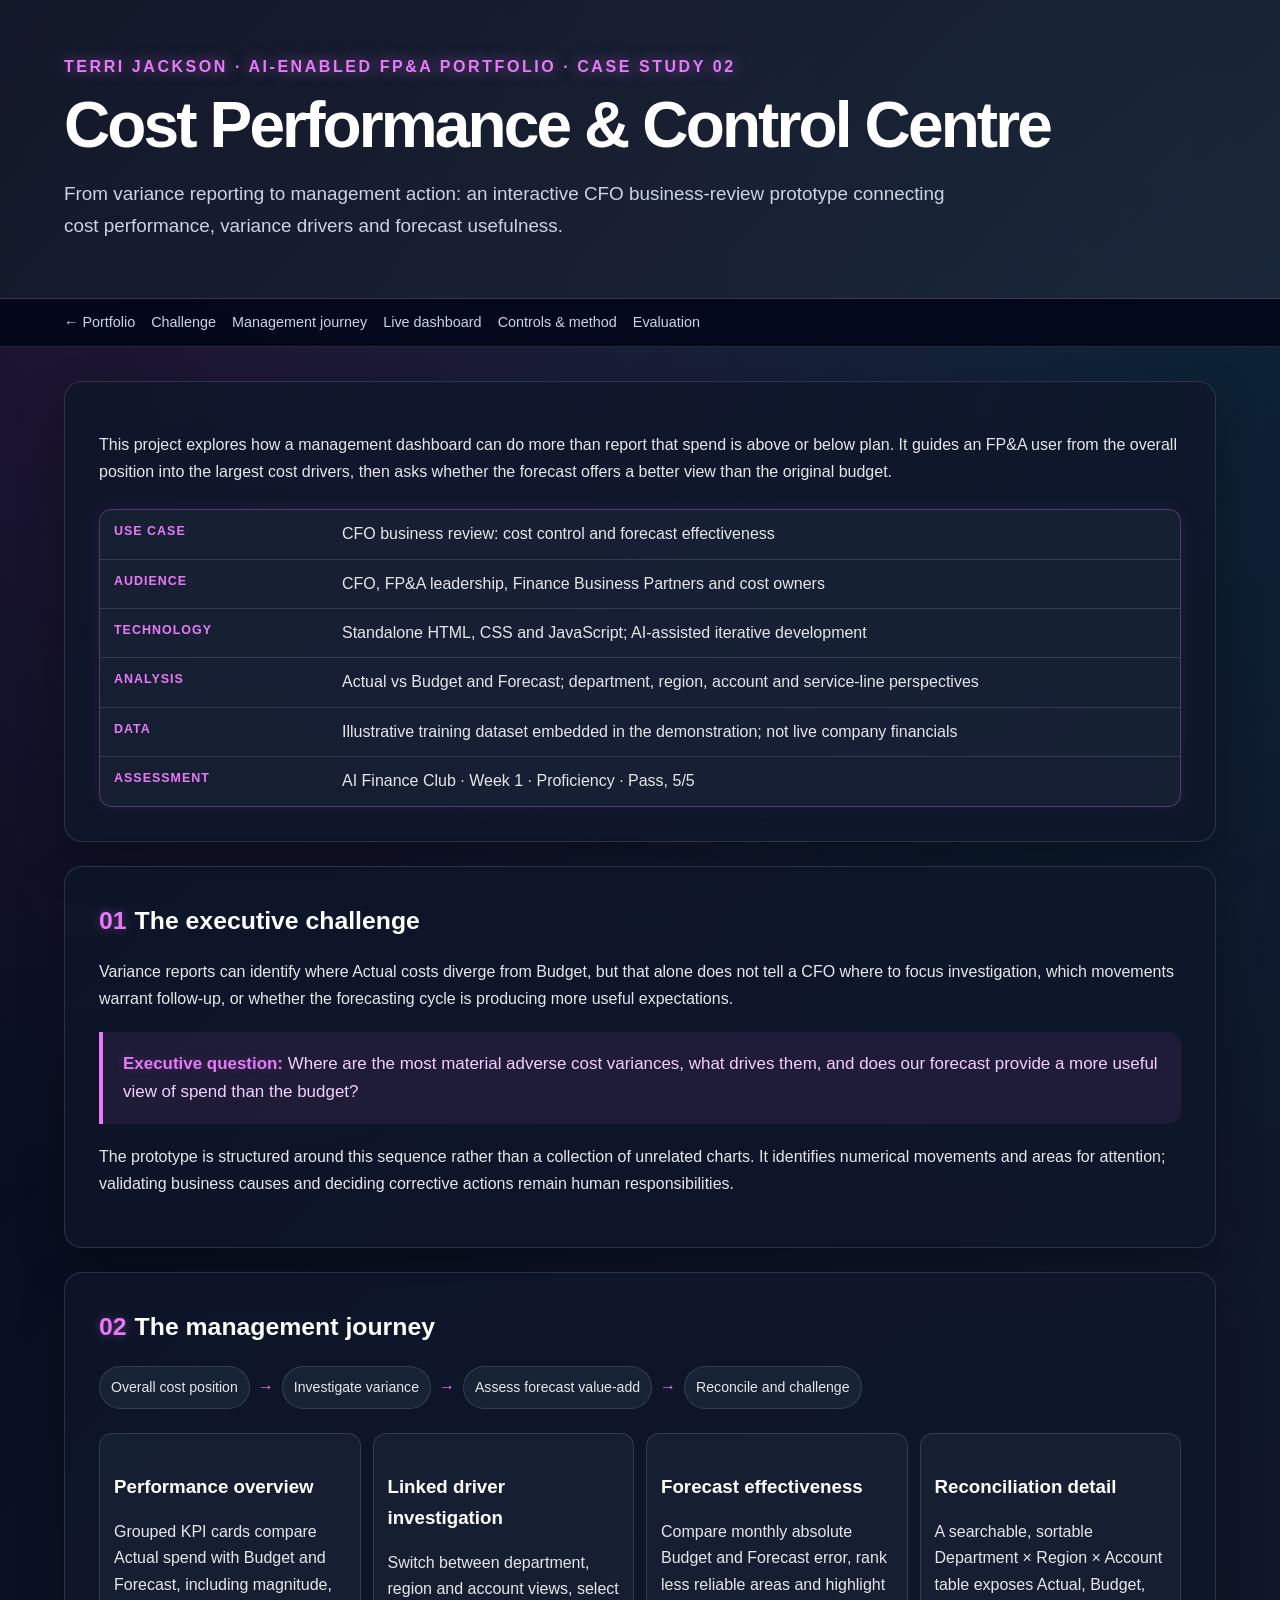
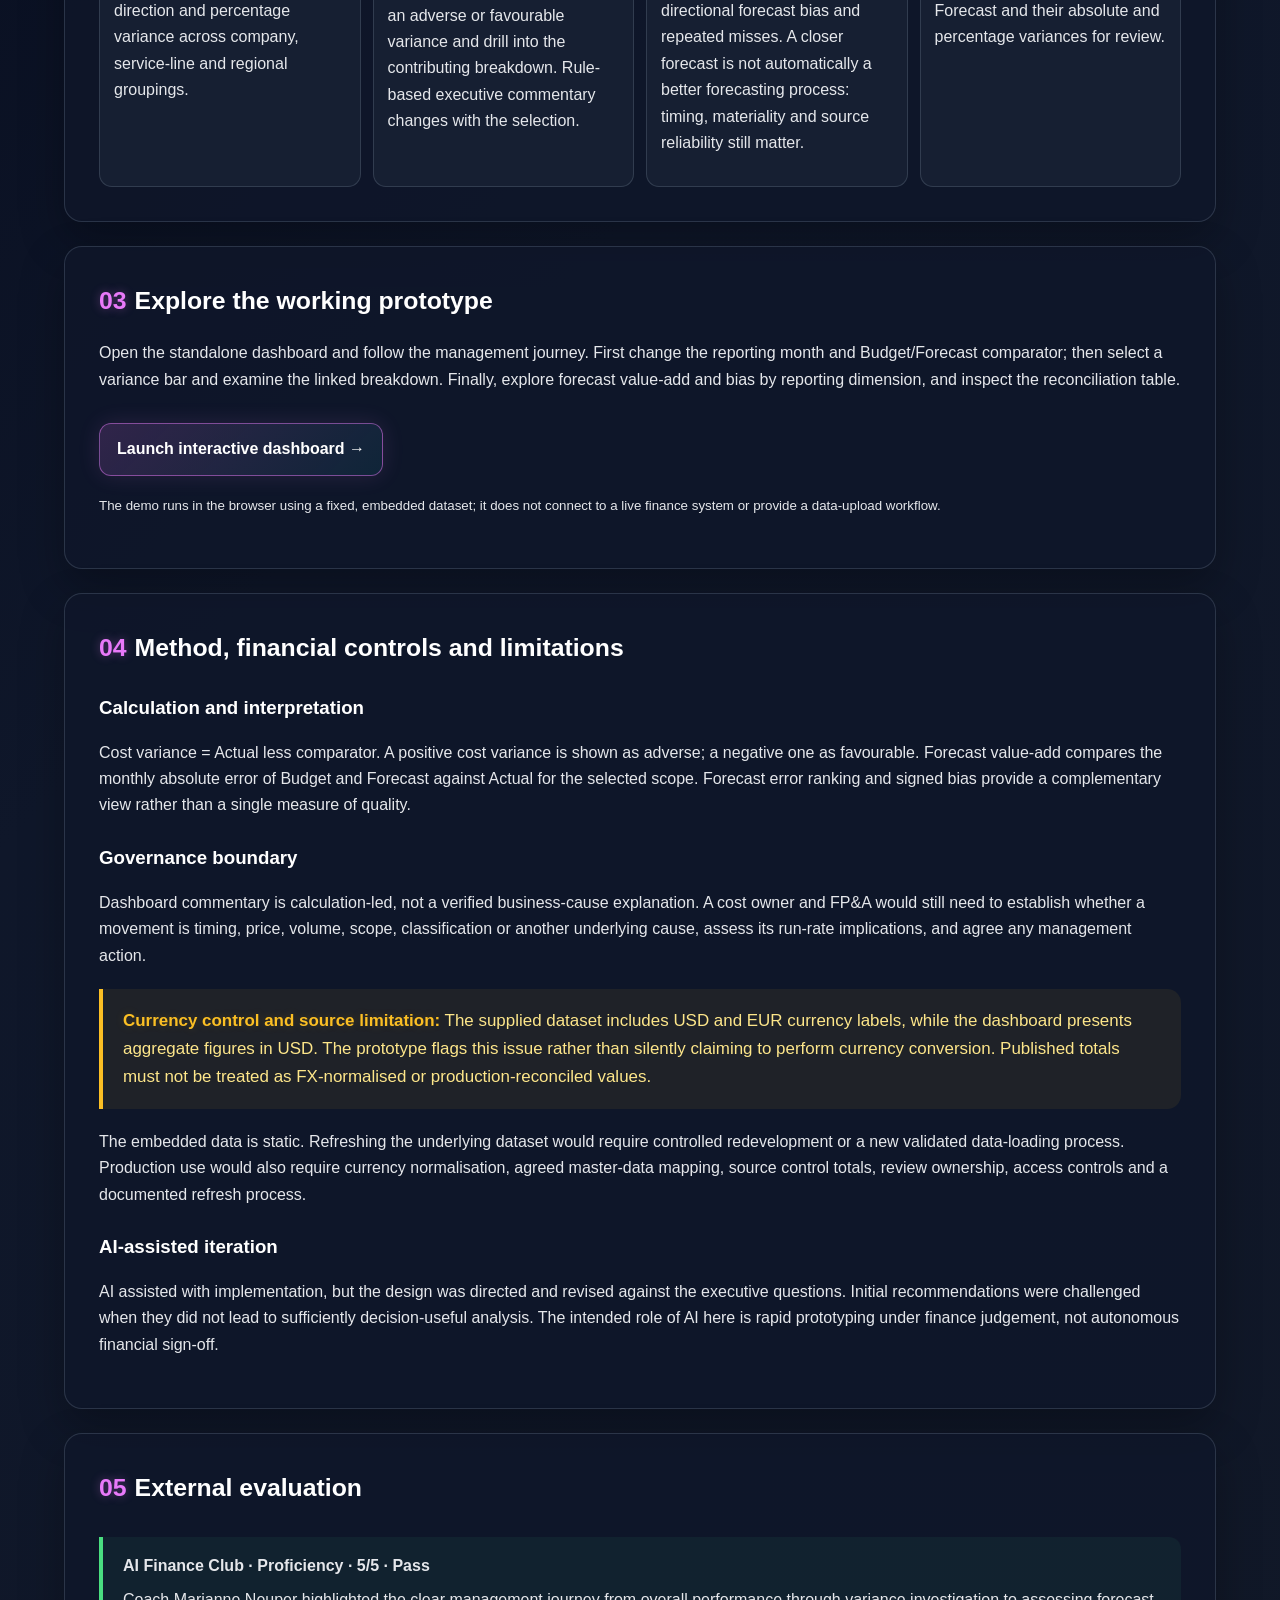
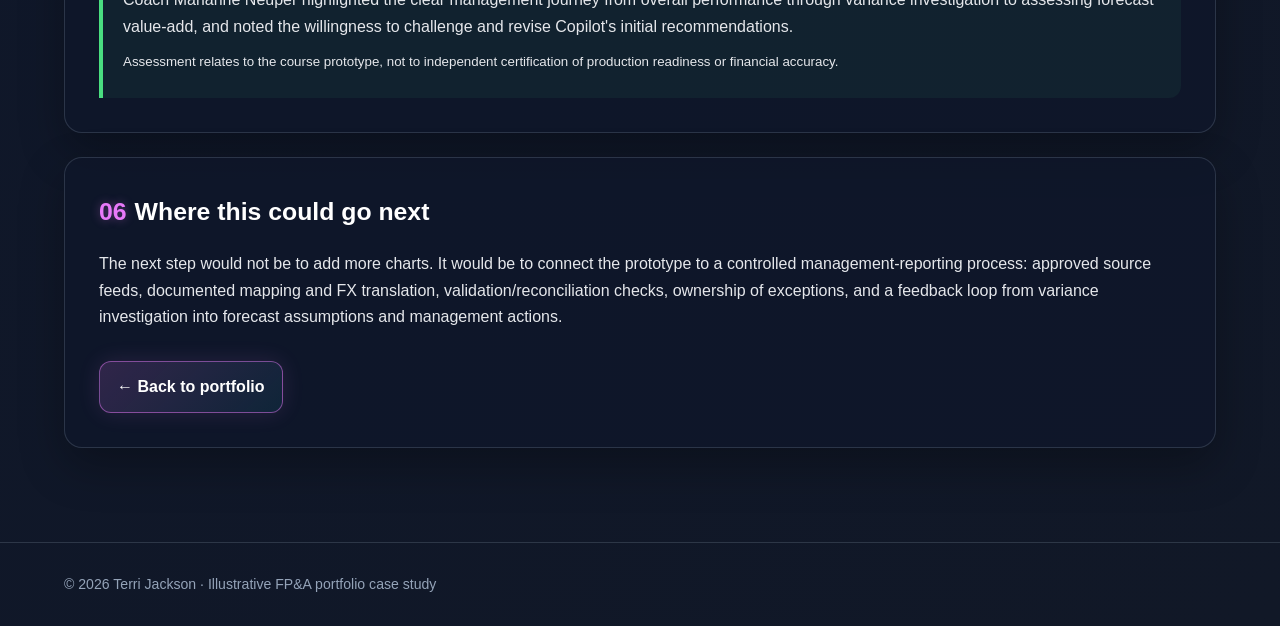
==== cost-performance-case-study.html @ e0af7588 "Add CFO cost performance and forecast governance case study" ====
<!doctype html>
<html lang="en"><head><meta charset="utf-8"><meta name="viewport" content="width=device-width,initial-scale=1">
<title>Cost Performance &amp; Control Centre | Terri Jackson</title>
<meta name="description" content="A CFO-oriented FP&A portfolio case study connecting cost variances, driver analysis, forecast value-add and management oversight.">
<link rel="stylesheet" href="case-study.css"></head><body>
<header class="hero"><div class="wrap"><p class="eyebrow">Terri Jackson · AI-enabled FP&amp;A Portfolio · Case Study 02</p>
<h1>Cost Performance &amp; Control Centre</h1>
<p class="lead">From variance reporting to management action: an interactive CFO business-review prototype connecting cost performance, variance drivers and forecast usefulness.</p></div></header>
<nav><div class="wrap"><a href="index.html">← Portfolio</a><a href="#problem">Challenge</a><a href="#journey">Management journey</a><a href="#demo">Live dashboard</a><a href="#method">Controls &amp; method</a><a href="#assessment">Evaluation</a></div></nav>
<main><div class="wrap">
<section class="section"><p>This project explores how a management dashboard can do more than report that spend is above or below plan. It guides an FP&amp;A user from the overall position into the largest cost drivers, then asks whether the forecast offers a better view than the original budget.</p>
<div class="meta"><div><b>Use case</b>CFO business review: cost control and forecast effectiveness</div><div><b>Audience</b>CFO, FP&amp;A leadership, Finance Business Partners and cost owners</div><div><b>Technology</b>Standalone HTML, CSS and JavaScript; AI-assisted iterative development</div><div><b>Analysis</b>Actual vs Budget and Forecast; department, region, account and service-line perspectives</div><div><b>Data</b>Illustrative training dataset embedded in the demonstration; not live company financials</div><div><b>Assessment</b>AI Finance Club · Week 1 · Proficiency · Pass, 5/5</div></div></section>
<section class="section" id="problem"><h2><span class="num">01</span>The executive challenge</h2>
<p>Variance reports can identify where Actual costs diverge from Budget, but that alone does not tell a CFO where to focus investigation, which movements warrant follow-up, or whether the forecasting cycle is producing more useful expectations.</p>
<div class="callout"><b>Executive question:</b> Where are the most material adverse cost variances, what drives them, and does our forecast provide a more useful view of spend than the budget?</div>
<p>The prototype is structured around this sequence rather than a collection of unrelated charts. It identifies numerical movements and areas for attention; validating business causes and deciding corrective actions remain human responsibilities.</p></section>
<section class="section" id="journey"><h2><span class="num">02</span>The management journey</h2>
<div class="flow"><span class="step">Overall cost position</span><span class="arrow">→</span><span class="step">Investigate variance</span><span class="arrow">→</span><span class="step">Assess forecast value-add</span><span class="arrow">→</span><span class="step">Reconcile and challenge</span></div>
<div class="cards"><div class="mini"><h3>Performance overview</h3><p>Grouped KPI cards compare Actual spend with Budget and Forecast, including magnitude, direction and percentage variance across company, service-line and regional groupings.</p></div>
<div class="mini"><h3>Linked driver investigation</h3><p>Switch between department, region and account views, select an adverse or favourable variance and drill into the contributing breakdown. Rule-based executive commentary changes with the selection.</p></div>
<div class="mini"><h3>Forecast effectiveness</h3><p>Compare monthly absolute Budget and Forecast error, rank less reliable areas and highlight directional forecast bias and repeated misses. A closer forecast is not automatically a better forecasting process: timing, materiality and source reliability still matter.</p></div>
<div class="mini"><h3>Reconciliation detail</h3><p>A searchable, sortable Department × Region × Account table exposes Actual, Budget, Forecast and their absolute and percentage variances for review.</p></div></div></section>
<section class="section" id="demo"><h2><span class="num">03</span>Explore the working prototype</h2>
<p>Open the standalone dashboard and follow the management journey. First change the reporting month and Budget/Forecast comparator; then select a variance bar and examine the linked breakdown. Finally, explore forecast value-add and bias by reporting dimension, and inspect the reconciliation table.</p>
<a class="button" href="cost-performance-control-centre.html">Launch interactive dashboard →</a>
<p><small>The demo runs in the browser using a fixed, embedded dataset; it does not connect to a live finance system or provide a data-upload workflow.</small></p></section>
<section class="section" id="method"><h2><span class="num">04</span>Method, financial controls and limitations</h2>
<h3>Calculation and interpretation</h3><p>Cost variance = Actual less comparator. A positive cost variance is shown as adverse; a negative one as favourable. Forecast value-add compares the monthly absolute error of Budget and Forecast against Actual for the selected scope. Forecast error ranking and signed bias provide a complementary view rather than a single measure of quality.</p>
<h3>Governance boundary</h3><p>Dashboard commentary is calculation-led, not a verified business-cause explanation. A cost owner and FP&amp;A would still need to establish whether a movement is timing, price, volume, scope, classification or another underlying cause, assess its run-rate implications, and agree any management action.</p>
<div class="callout control"><b>Currency control and source limitation:</b> The supplied dataset includes USD and EUR currency labels, while the dashboard presents aggregate figures in USD. The prototype flags this issue rather than silently claiming to perform currency conversion. Published totals must not be treated as FX-normalised or production-reconciled values.</div>
<p>The embedded data is static. Refreshing the underlying dataset would require controlled redevelopment or a new validated data-loading process. Production use would also require currency normalisation, agreed master-data mapping, source control totals, review ownership, access controls and a documented refresh process.</p>
<h3>AI-assisted iteration</h3><p>AI assisted with implementation, but the design was directed and revised against the executive questions. Initial recommendations were challenged when they did not lead to sufficiently decision-useful analysis. The intended role of AI here is rapid prototyping under finance judgement, not autonomous financial sign-off.</p></section>
<section class="section" id="assessment"><h2><span class="num">05</span>External evaluation</h2>
<div class="assessment"><p><b>AI Finance Club · Proficiency · 5/5 · Pass</b></p><p>Coach Marianne Neuper highlighted the clear management journey from overall performance through variance investigation to assessing forecast value-add, and noted the willingness to challenge and revise Copilot's initial recommendations.</p><p><small>Assessment relates to the course prototype, not to independent certification of production readiness or financial accuracy.</small></p></div></section>
<section class="section"><h2><span class="num">06</span>Where this could go next</h2>
<p>The next step would not be to add more charts. It would be to connect the prototype to a controlled management-reporting process: approved source feeds, documented mapping and FX translation, validation/reconciliation checks, ownership of exceptions, and a feedback loop from variance investigation into forecast assumptions and management actions.</p>
<a class="button" href="index.html">← Back to portfolio</a></section>
</div></main><footer><div class="wrap">© 2026 Terri Jackson · Illustrative FP&amp;A portfolio case study</div></footer>
<script data-goatcounter="https://terrijackson.goatcounter.com/count" async src="//gc.zgo.at/count.js"></script></body></html>
---- case-study.css ----
:root{--bg:#020617;--panel:rgba(15,23,42,.82);--panel2:rgba(30,41,59,.55);--text:#e5e7eb;--muted:#aebbd0;--pink:#e879f9;--pink-soft:#f5d0fe;--cyan:#22d3ee;--line:rgba(148,163,184,.22);--amber:#fbbf24;--amber-soft:#fde68a}*{box-sizing:border-box}html{scroll-behavior:smooth}body{margin:0;font-family:Arial,Helvetica,sans-serif;background:radial-gradient(circle at 8% 0%,rgba(232,121,249,.15),transparent 30%),radial-gradient(circle at 92% 4%,rgba(34,211,238,.10),transparent 28%),linear-gradient(135deg,#020617,#0f172a 48%,#111827);color:var(--text);line-height:1.65}.wrap{width:min(1180px,90%);margin:auto}.hero{padding:54px 0 38px;border-bottom:1px solid rgba(232,121,249,.22);background:linear-gradient(135deg,rgba(17,24,39,.90),rgba(30,41,59,.72))}.eyebrow{text-transform:uppercase;letter-spacing:.16em;color:var(--pink);font-weight:800;text-shadow:0 0 14px rgba(232,121,249,.55);margin:0 0 12px}.hero h1{font-size:clamp(2.15rem,5vw,4rem);line-height:1.05;letter-spacing:-.045em;margin:.1em 0;color:#fff}.lead{font-size:1.18rem;color:#cbd5e1;max-width:900px}nav{position:sticky;top:0;z-index:5;background:rgba(2,6,23,.88);backdrop-filter:blur(12px);border-bottom:1px solid var(--line)}nav .wrap{display:flex;gap:16px;align-items:center;padding:12px 0;overflow:auto}nav a{text-decoration:none;color:#cbd5e1;white-space:nowrap;font-size:.9rem}nav a:hover{color:var(--pink)}main{padding:34px 0 70px}.section{background:var(--panel);border:1px solid var(--line);border-radius:18px;padding:clamp(20px,4vw,34px);margin:0 0 24px;box-shadow:0 18px 45px rgba(0,0,0,.28)}.section:hover{border-color:rgba(232,121,249,.35)}h2{color:#fff;font-size:1.55rem;margin:0 0 18px}h3{color:#fff;margin:24px 0 10px}.num{color:var(--pink);text-shadow:0 0 10px rgba(232,121,249,.35);margin-right:8px}.meta{display:block;margin-top:24px;border:1px solid rgba(232,121,249,.28);border-radius:13px;overflow:hidden;background:var(--panel2);box-shadow:0 0 18px rgba(232,121,249,.08)}.meta div{display:grid;grid-template-columns:minmax(150px,210px) 1fr;gap:18px;padding:11px 14px;border-bottom:1px solid var(--line)}.meta div:last-child{border-bottom:0}.meta b,.label{display:block;color:var(--pink);font-size:.78rem;text-transform:uppercase;letter-spacing:.08em;margin:0}.cards{display:grid;grid-template-columns:repeat(auto-fit,minmax(190px,1fr));gap:12px;margin-top:24px}.mini{background:var(--panel2);border:1px solid var(--line);border-radius:13px;padding:14px}.callout{border-left:4px solid var(--pink);background:rgba(232,121,249,.07);padding:18px 20px;border-radius:0 14px 14px 0;margin:20px 0;font-size:1.06rem;color:var(--pink-soft)}.callout b{color:var(--pink);text-shadow:0 0 10px rgba(232,121,249,.22)}.control{border-left-color:var(--amber);background:rgba(251,191,36,.07);color:var(--amber-soft)}.control b{color:var(--amber);text-shadow:0 0 10px rgba(251,191,36,.18)}.button{display:inline-block;text-decoration:none;margin-top:14px;padding:12px 17px;border:1px solid rgba(232,121,249,.48);border-radius:12px;color:#fff;background:linear-gradient(135deg,rgba(232,121,249,.16),rgba(34,211,238,.08));box-shadow:0 0 22px rgba(232,121,249,.12);font-weight:700}.button:hover{transform:translateY(-1px);box-shadow:0 0 28px rgba(232,121,249,.26)}ul.clean{padding-left:1.2rem}ul.clean li::marker{color:var(--pink)}table{width:100%;border-collapse:collapse;margin:18px 0;font-size:.94rem}th,td{text-align:left;vertical-align:top;padding:12px;border-bottom:1px solid var(--line)}th{color:#fff;background:rgba(109,40,217,.35)}tr:hover td{background:rgba(255,255,255,.02)}.flow{display:flex;flex-wrap:wrap;gap:8px;align-items:center;margin:18px 0}.step{padding:9px 11px;border:1px solid var(--line);border-radius:999px;background:rgba(30,41,59,.72);font-size:.88rem}.arrow{color:var(--pink)}.pill{display:inline-block;padding:4px 9px;border:1px solid rgba(34,211,238,.32);border-radius:999px;color:#a5f3fc;font-size:.8rem}.three{display:grid;grid-template-columns:repeat(3,1fr);gap:14px}.wide{overflow-x:auto}.section:nth-of-type(6) .flow{flex-wrap:nowrap;gap:4px;overflow-x:auto;padding-bottom:4px}.section:nth-of-type(6) .step{padding:6px 8px;font-size:.72rem;white-space:nowrap}.section:nth-of-type(6) .arrow{font-size:.78rem;flex:0 0 auto}.section:nth-of-type(12) .cards{display:block;border:1px solid rgba(232,121,249,.28);border-radius:13px;overflow:hidden;background:var(--panel2);box-shadow:0 0 18px rgba(232,121,249,.08)}.section:nth-of-type(12) .cards .mini{display:grid;grid-template-columns:minmax(180px,230px) 1fr;gap:18px;border:0;border-bottom:1px solid var(--line);border-radius:0;background:transparent;padding:11px 14px}.section:nth-of-type(12) .cards .mini:last-child{border-bottom:0}.section:nth-of-type(12) .cards .label{align-self:start}footer{padding:30px 0;border-top:1px solid var(--line);color:#94a3b8;font-size:.88rem}@media(max-width:800px){.three{grid-template-columns:1fr}table{min-width:760px}.meta div,.section:nth-of-type(12) .cards .mini{grid-template-columns:1fr;gap:4px}.section:nth-of-type(6) .flow{margin-left:-4px;margin-right:-4px}}
.assessment{border-left:4px solid #4ade80;padding:16px 20px;background:rgba(74,222,128,.06);border-radius:0 12px 12px 0;margin-top:28px}
    .assessment p{margin:0 0 8px}.assessment summary{cursor:pointer;color:#a5f3fc;padding:8px 0}.assessment img{display:block;max-width:100%;height:auto;border-radius:8px;margin-top:12px}.assessment a{color:#a5f3fc}
.section[id]{scroll-margin-top:80px}
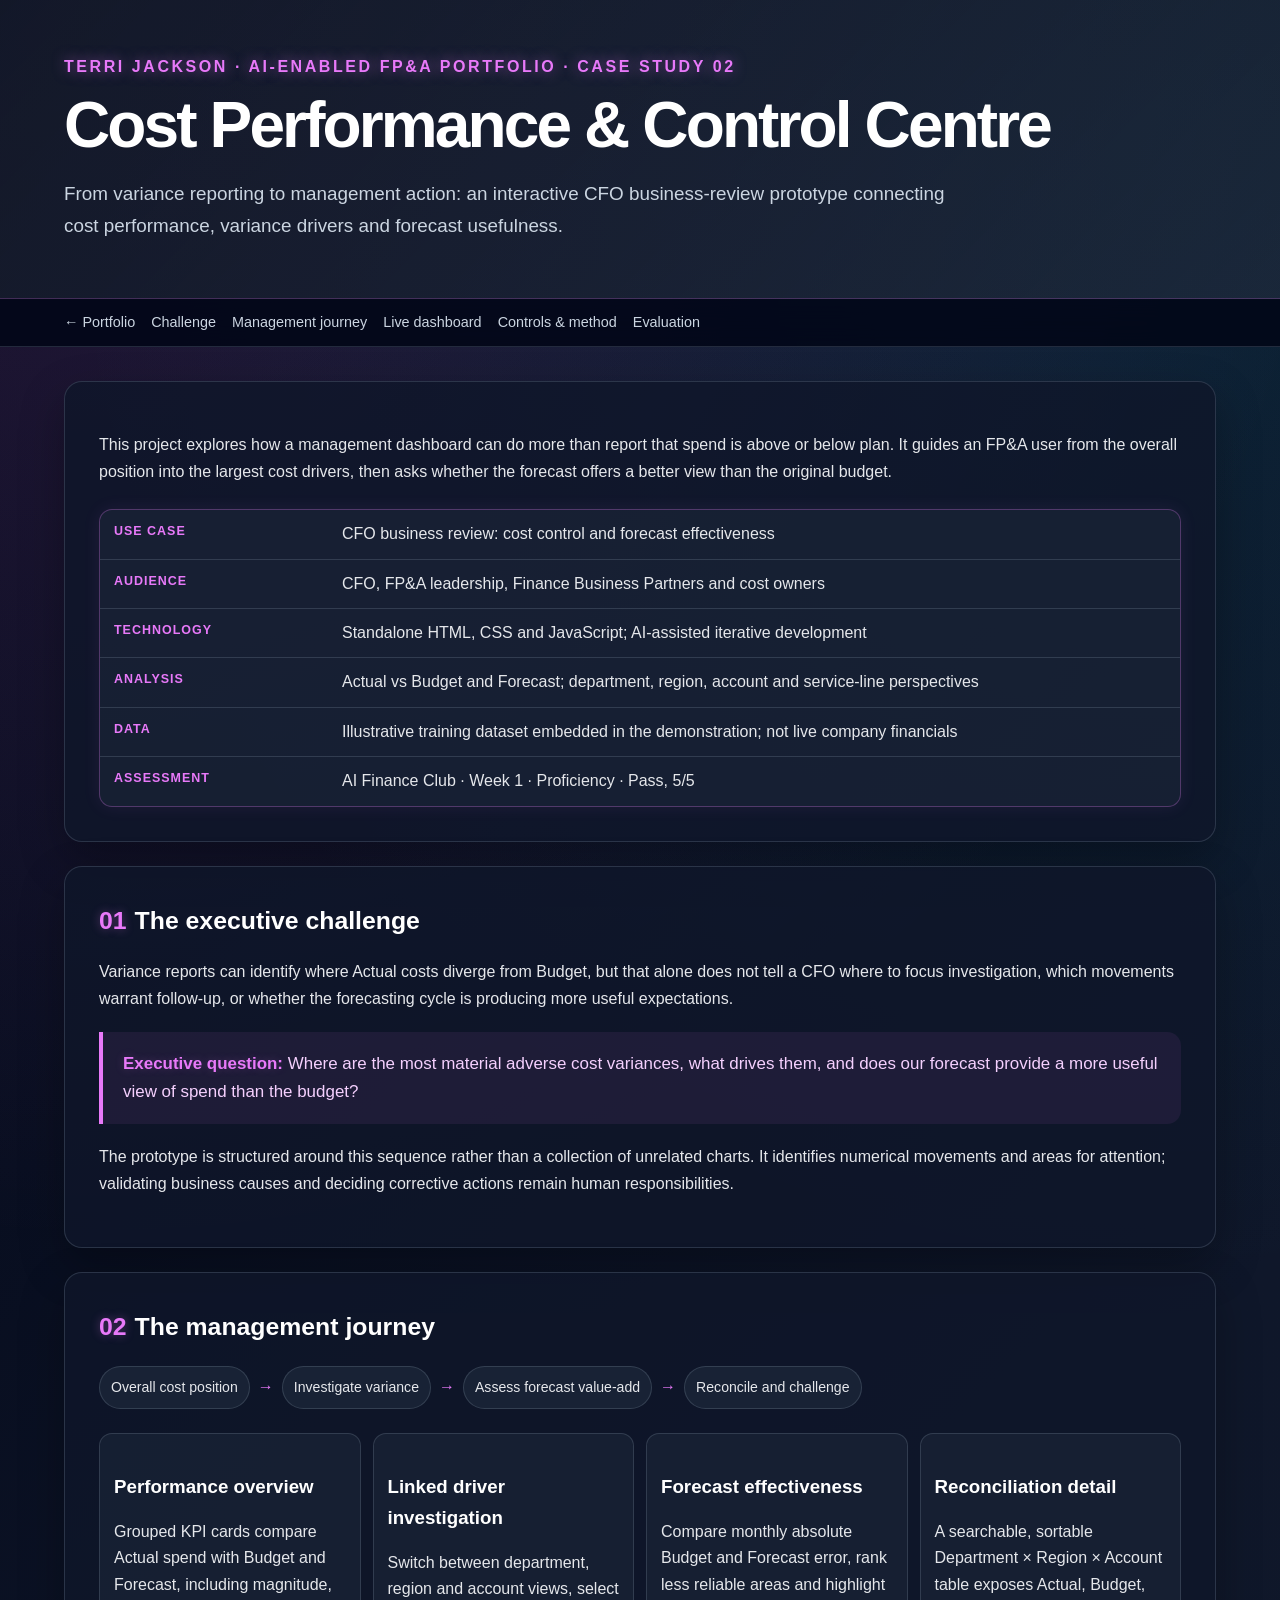
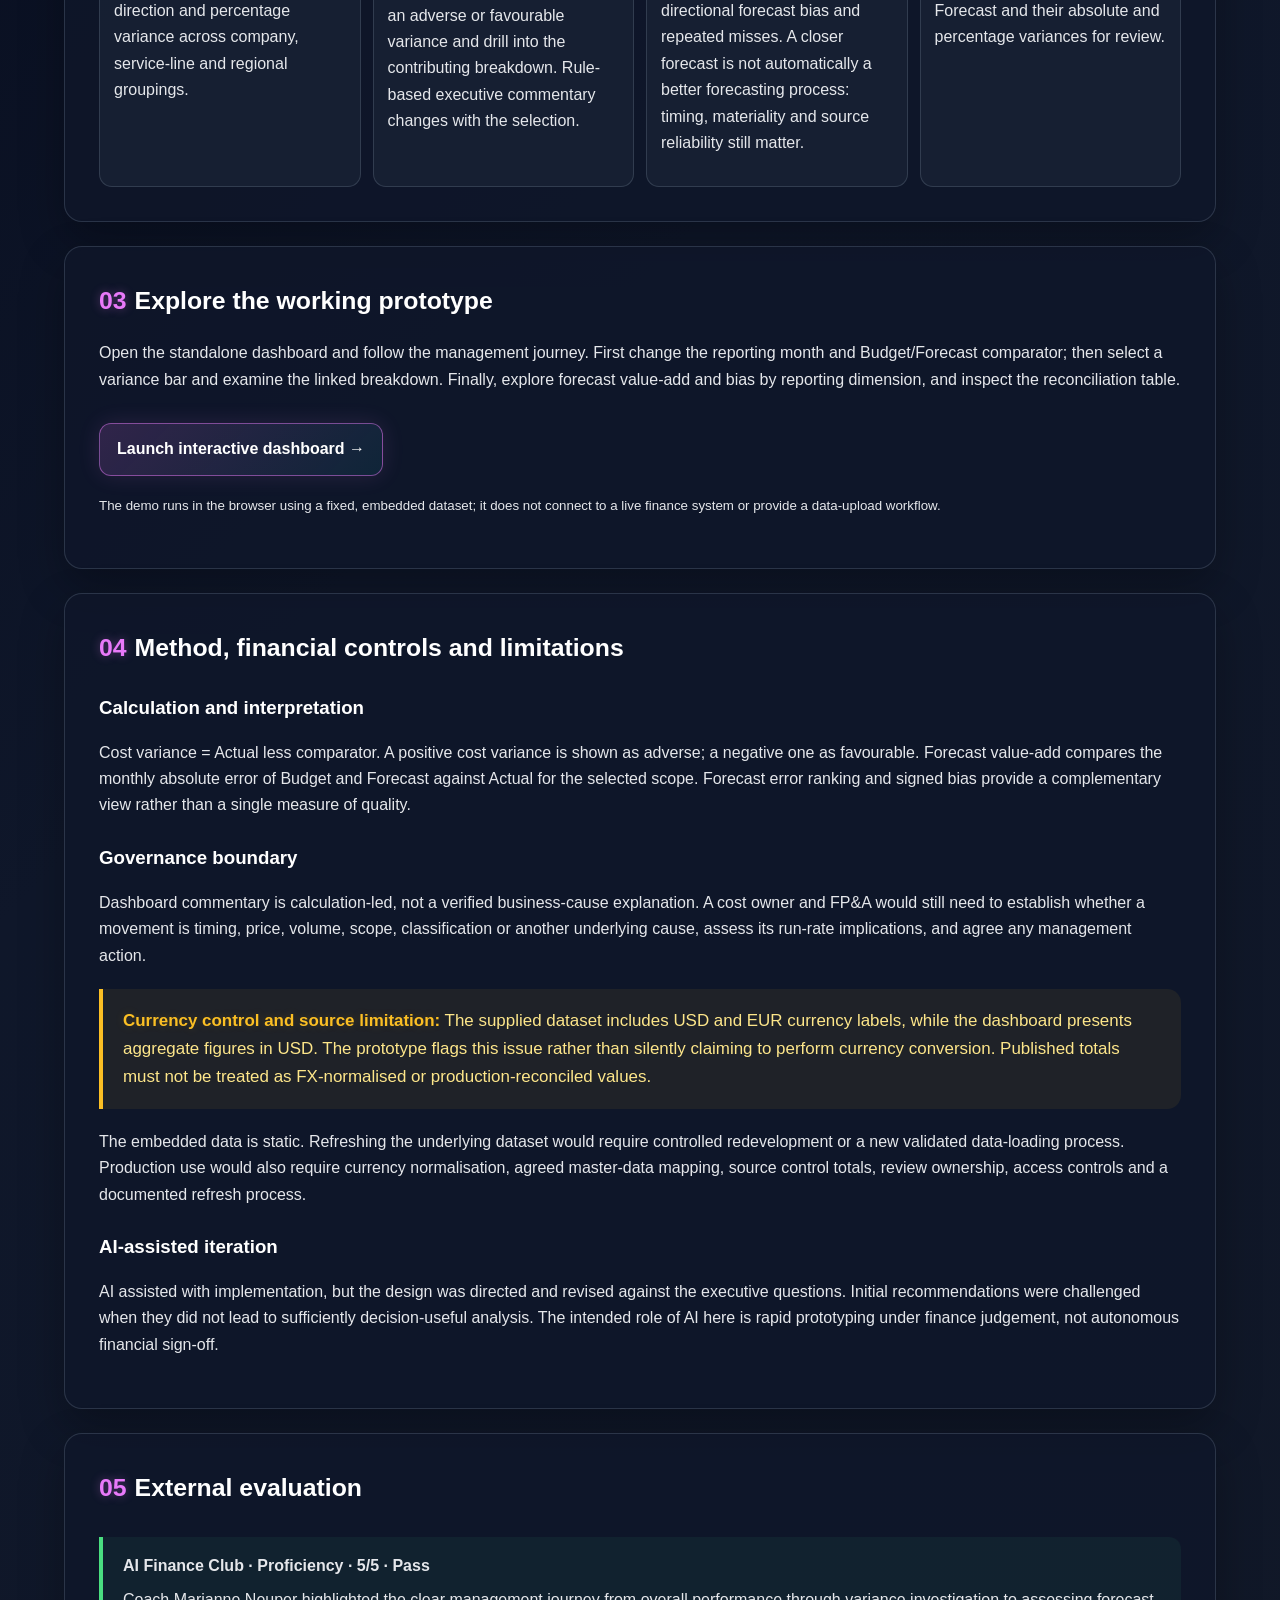
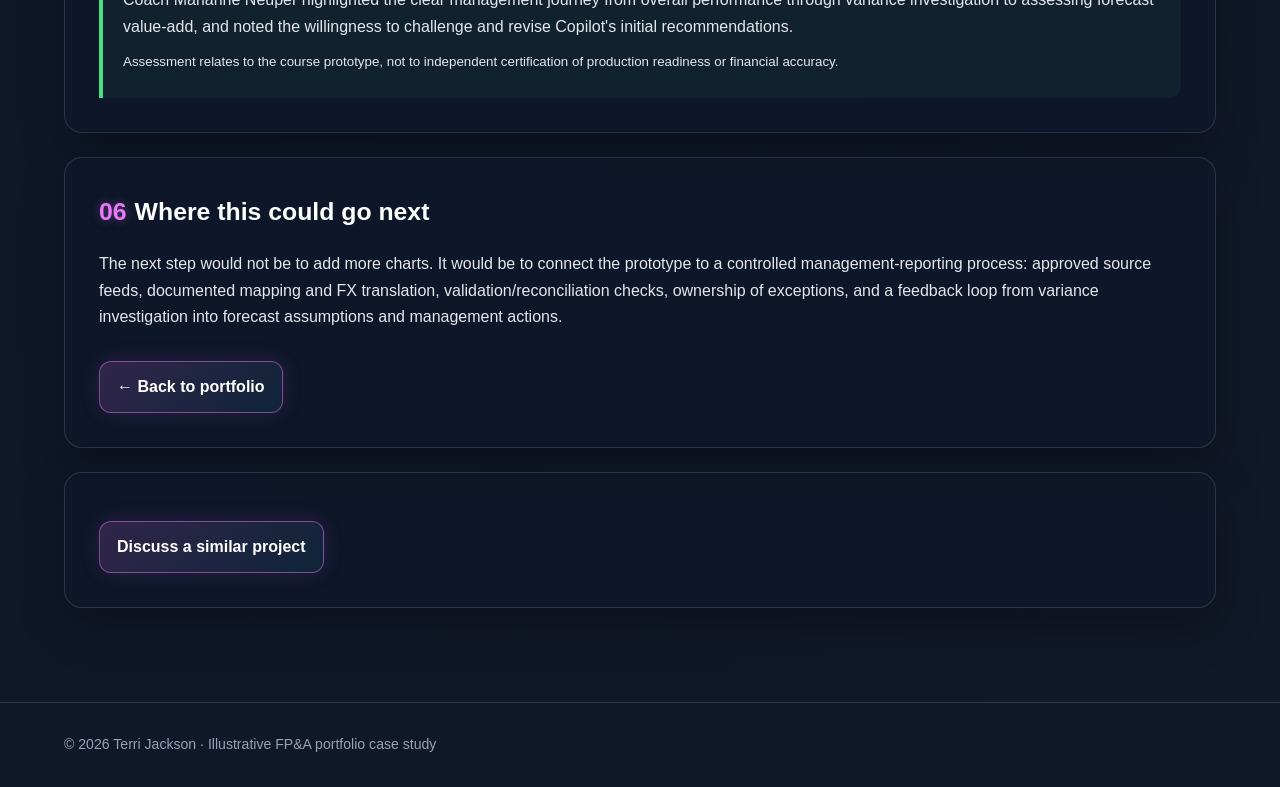
==== commit 53b6a01f: "Simplify case study invitation to LinkedIn link" ====
--- a/cost-performance-case-study.html
+++ b/cost-performance-case-study.html
@@ -35,5 +35,6 @@
 <section class="section"><h2><span class="num">06</span>Where this could go next</h2>
 <p>The next step would not be to add more charts. It would be to connect the prototype to a controlled management-reporting process: approved source feeds, documented mapping and FX translation, validation/reconciliation checks, ownership of exceptions, and a feedback loop from variance investigation into forecast assumptions and management actions.</p>
 <a class="button" href="index.html">← Back to portfolio</a></section>
+<section class="section" id="discuss"><a class="button" href="https://www.linkedin.com/in/terrijackson/" target="_blank" rel="noopener noreferrer">Discuss a similar project</a></section>
 </div></main><footer><div class="wrap">© 2026 Terri Jackson · Illustrative FP&amp;A portfolio case study</div></footer>
 <script data-goatcounter="https://terrijackson.goatcounter.com/count" async src="//gc.zgo.at/count.js"></script></body></html>
